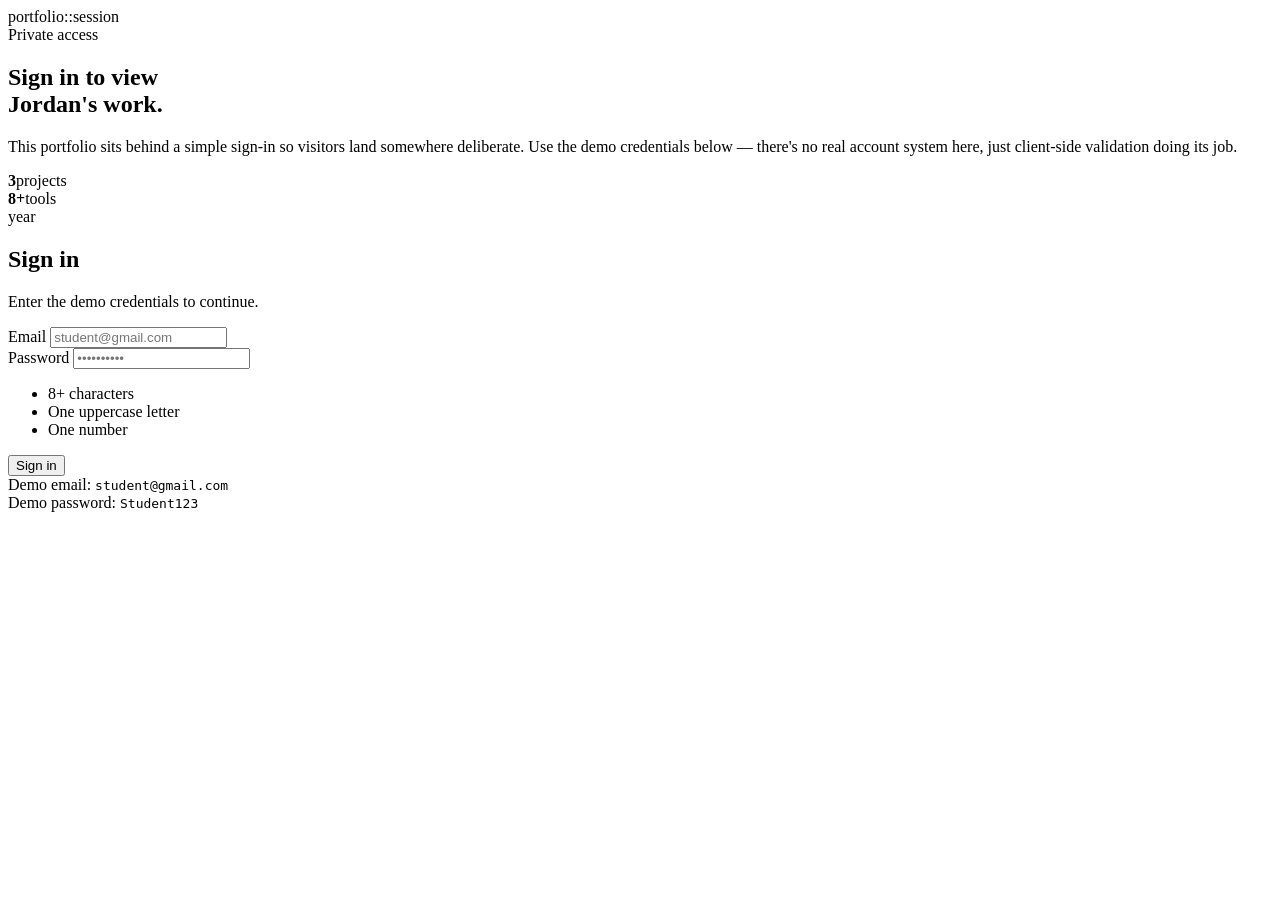
==== login.html @ d2977892 "Create login.html" ====
<!DOCTYPE html>
<html lang="en">
<head>
<meta charset="UTF-8">
<meta name="viewport" content="width=device-width, initial-scale=1.0">
<title>Sign In · Jordan Cruz</title>
<link rel="preconnect" href="https://fonts.googleapis.com">
<link href="https://fonts.googleapis.com/css2?family=Space+Grotesk:wght@500;600;700&family=IBM+Plex+Sans:wght@400;500&family=IBM+Plex+Mono:wght@400;500&display=swap" rel="stylesheet">
<link rel="stylesheet" href="style.css">
</head>
<body>

<div class="login-shell">

  <!-- STATUS BAR -->
  <header class="status-bar">
    <div class="status-bar__left">
      <span class="status-dot" aria-hidden="true"></span>
      <span class="status-bar__label">portfolio::session</span>
    </div>
    <div class="status-bar__right">
      <span class="status-date mono" id="statusDate"></span>
      <span class="status-clock" id="statusTime"></span>
    </div>
  </header>

  <main class="login-main">

    <!-- LEFT: PITCH -->
    <section class="login-pitch">
      <span class="login-pitch__eyebrow">Private access</span>
      <h1>Sign in to view<br><span>Jordan's</span> work.</h1>
      <p>
        This portfolio sits behind a simple sign-in so visitors land somewhere
        deliberate. Use the demo credentials below — there's no real account
        system here, just client-side validation doing its job.
      </p>

      <div class="login-ticks">
        <div><b>3</b>projects</div>
        <div><b>8+</b>tools</div>
        <div><b id="liveYear"></b>year</div>
      </div>
    </section>

    <!-- RIGHT: FORM -->
    <section class="login-card">
      <h2>Sign in</h2>
      <p class="login-card__sub">Enter the demo credentials to continue.</p>

      <form id="loginForm" novalidate>
        <div class="field">
          <label for="email">Email</label>
          <input type="text" id="email" name="email" autocomplete="username" placeholder="student@gmail.com" inputmode="email">
          <div class="field-error" id="emailError"></div>
        </div>

        <div class="field">
          <label for="password">Password</label>
          <input type="password" id="password" name="password" autocomplete="current-password" placeholder="••••••••••">
          <ul class="pw-rules" id="pwRules">
            <li data-rule="length">8+ characters</li>
            <li data-rule="upper">One uppercase letter</li>
            <li data-rule="number">One number</li>
          </ul>
          <div class="field-error" id="passwordError"></div>
        </div>

        <div class="form-banner" id="formBanner"></div>

        <button type="submit" class="btn-primary">Sign in</button>
      </form>

      <div class="login-hint">
        Demo email: <code>student@gmail.com</code><br>
        Demo password: <code>Student123</code>
      </div>
    </section>

  </main>
</div>

<script src="clock.js"></script>
<script src="login.js"></script>
</body>
</html>
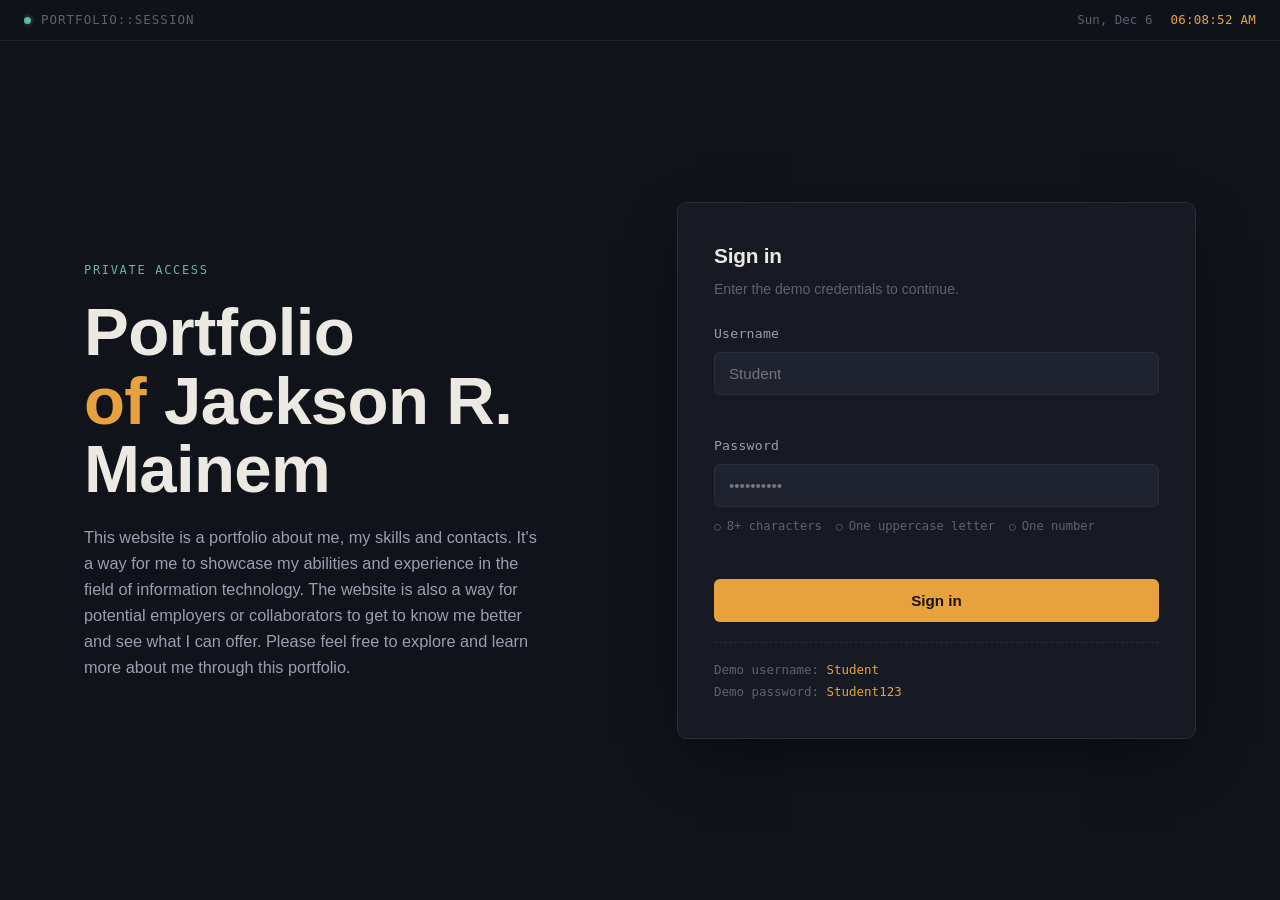
==== commit 071ee851: "Update login.html" ====
--- a/login.html
+++ b/login.html
@@ -3,7 +3,7 @@
 <head>
 <meta charset="UTF-8">
 <meta name="viewport" content="width=device-width, initial-scale=1.0">
-<title>Sign In · Jordan Cruz</title>
+<title>Jackson Mainem's Portfolio</title>
 <link rel="preconnect" href="https://fonts.googleapis.com">
 <link href="https://fonts.googleapis.com/css2?family=Space+Grotesk:wght@500;600;700&family=IBM+Plex+Sans:wght@400;500&family=IBM+Plex+Mono:wght@400;500&display=swap" rel="stylesheet">
 <link rel="stylesheet" href="style.css">
@@ -29,18 +29,13 @@
     <!-- LEFT: PITCH -->
     <section class="login-pitch">
       <span class="login-pitch__eyebrow">Private access</span>
-      <h1>Sign in to view<br><span>Jordan's</span> work.</h1>
+      <h1>Portfolio<br><span>of</span> Jackson R. Mainem</h1>
       <p>
-        This portfolio sits behind a simple sign-in so visitors land somewhere
-        deliberate. Use the demo credentials below — there's no real account
-        system here, just client-side validation doing its job.
+        This website is a portfolio about me, my skills and contacts. It's a way for me to showcase my abilities and experience
+        in the field of information technology. The website is also a way for potential employers or collaborators to get to 
+        know me better and see what I can offer. Please feel free to explore and learn more about me through this portfolio.
       </p>
 
-      <div class="login-ticks">
-        <div><b>3</b>projects</div>
-        <div><b>8+</b>tools</div>
-        <div><b id="liveYear"></b>year</div>
-      </div>
     </section>
 
     <!-- RIGHT: FORM -->
@@ -50,8 +45,8 @@
 
       <form id="loginForm" novalidate>
         <div class="field">
-          <label for="email">Email</label>
-          <input type="text" id="email" name="email" autocomplete="username" placeholder="student@gmail.com" inputmode="email">
+          <label for="email">Username</label>
+          <input type="text" id="email" name="email" autocomplete="username" placeholder="Student">
           <div class="field-error" id="emailError"></div>
         </div>
 
@@ -72,7 +67,7 @@
       </form>
 
       <div class="login-hint">
-        Demo email: <code>student@gmail.com</code><br>
+        Demo username: <code>Student</code><br>
         Demo password: <code>Student123</code>
       </div>
     </section>
--- a/style.css
+++ b/style.css
@@ -0,0 +1,918 @@
+/* =========================================================
+   DESIGN TOKENS
+   ========================================================= */
+:root {
+  --bg: #11131a;
+  --surface: #171a23;
+  --surface-2: #1f232f;
+  --border: #2a2e3b;
+  --border-soft: #20232f;
+
+  --text: #ece9e3;
+  --text-dim: #9a9eb0;
+  --text-faint: #5d6172;
+
+  --accent: #e8a23d;       /* amber — primary signature accent */
+  --accent-soft: rgba(232, 162, 61, 0.12);
+  --accent-2: #5fb8a6;     /* teal — secondary accent */
+  --accent-2-soft: rgba(95, 184, 166, 0.12);
+
+  --danger: #e0594e;
+  --danger-soft: rgba(224, 89, 78, 0.12);
+  --success: #5fb8a6;
+
+  --font-display: "Space Grotesk", sans-serif;
+  --font-body: "IBM Plex Sans", sans-serif;
+  --font-mono: "IBM Plex Mono", monospace;
+
+  --radius: 10px;
+  --radius-sm: 6px;
+  --shadow-card: 0 20px 60px -20px rgba(0, 0, 0, 0.6);
+}
+
+@media (prefers-reduced-motion: reduce) {
+  * { animation-duration: 0.001ms !important; transition-duration: 0.001ms !important; }
+}
+
+/* =========================================================
+   RESET & BASE
+   ========================================================= */
+* { box-sizing: border-box; }
+html, body { margin: 0; padding: 0; }
+
+body {
+  background: var(--bg);
+  color: var(--text);
+  font-family: var(--font-body);
+  font-size: 16px;
+  line-height: 1.6;
+  -webkit-font-smoothing: antialiased;
+}
+
+h1, h2, h3, h4 {
+  font-family: var(--font-display);
+  font-weight: 600;
+  margin: 0;
+  letter-spacing: -0.01em;
+}
+
+p { margin: 0; }
+a { color: inherit; text-decoration: none; }
+button { font-family: var(--font-body); cursor: pointer; }
+ul { margin: 0; padding: 0; list-style: none; }
+
+img { max-width: 100%; display: block; }
+
+:focus-visible {
+  outline: 2px solid var(--accent);
+  outline-offset: 3px;
+}
+
+.mono { font-family: var(--font-mono); }
+
+/* =========================================================
+   STATUS BAR — the signature element, present on every page.
+   Reads like a small system readout: live clock + session state.
+   ========================================================= */
+.status-bar {
+  position: sticky;
+  top: 0;
+  z-index: 50;
+  display: flex;
+  align-items: center;
+  justify-content: space-between;
+  gap: 16px;
+  padding: 10px 24px;
+  background: rgba(17, 19, 26, 0.9);
+  backdrop-filter: blur(10px);
+  border-bottom: 1px solid var(--border-soft);
+  font-family: var(--font-mono);
+  font-size: 12.5px;
+  color: var(--text-dim);
+}
+
+.status-bar__left {
+  display: flex;
+  align-items: center;
+  gap: 10px;
+  min-width: 0;
+  flex: 1 1 auto;
+  overflow: hidden;
+}
+
+.status-dot {
+  width: 7px;
+  height: 7px;
+  border-radius: 50%;
+  background: var(--accent-2);
+  box-shadow: 0 0 0 3px var(--accent-2-soft);
+  flex-shrink: 0;
+  animation: pulse 2.4s ease-in-out infinite;
+}
+
+@keyframes pulse {
+  0%, 100% { opacity: 1; }
+  50% { opacity: 0.45; }
+}
+
+.status-bar__label {
+  text-transform: uppercase;
+  letter-spacing: 0.08em;
+  color: var(--text-faint);
+  white-space: nowrap;
+  overflow: hidden;
+  text-overflow: ellipsis;
+  min-width: 0;
+}
+
+.status-bar__right {
+  display: flex;
+  align-items: center;
+  gap: 18px;
+  white-space: nowrap;
+  flex-shrink: 0;
+}
+
+.status-clock {
+  color: var(--accent);
+  font-weight: 500;
+  letter-spacing: 0.02em;
+}
+
+.status-date {
+  color: var(--text-faint);
+  display: none;
+}
+
+@media (min-width: 560px) {
+  .status-date { display: inline; }
+}
+
+.status-bar__user {
+  color: var(--text-dim);
+  display: none;
+}
+
+@media (min-width: 720px) {
+  .status-bar__user { display: inline; }
+}
+
+.btn-logout {
+  background: none;
+  border: 1px solid var(--border);
+  color: var(--text-dim);
+  font-family: var(--font-mono);
+  font-size: 11.5px;
+  padding: 5px 10px;
+  border-radius: var(--radius-sm);
+  transition: border-color 0.15s, color 0.15s;
+}
+.btn-logout:hover { border-color: var(--accent); color: var(--accent); }
+
+/* =========================================================
+   LOGIN PAGE
+   ========================================================= */
+.login-shell {
+  min-height: 100vh;
+  display: flex;
+  flex-direction: column;
+}
+
+.login-main {
+  flex: 1;
+  display: grid;
+  grid-template-columns: 1fr;
+  max-width: 1160px;
+  width: 100%;
+  margin: 0 auto;
+  padding: 48px 24px 64px;
+  gap: 48px;
+  align-items: center;
+}
+
+@media (min-width: 880px) {
+  .login-main {
+    grid-template-columns: 1.05fr 1fr;
+    padding: 0 24px;
+  }
+}
+
+.login-pitch__eyebrow {
+  font-family: var(--font-mono);
+  font-size: 12px;
+  letter-spacing: 0.14em;
+  text-transform: uppercase;
+  color: var(--accent-2);
+  margin-bottom: 18px;
+  display: block;
+}
+
+.login-pitch h1 {
+  font-size: clamp(2.6rem, 6vw, 4.2rem);
+  line-height: 1.02;
+  color: var(--text);
+}
+
+.login-pitch h1 span { color: var(--accent); }
+
+.login-pitch p {
+  margin-top: 20px;
+  color: var(--text-dim);
+  max-width: 460px;
+  font-size: 1.02rem;
+}
+
+.login-ticks {
+  margin-top: 40px;
+  display: flex;
+  gap: 28px;
+  font-family: var(--font-mono);
+  font-size: 12px;
+  color: var(--text-faint);
+}
+
+.login-ticks div b {
+  display: block;
+  color: var(--text);
+  font-size: 1.3rem;
+  font-family: var(--font-display);
+  font-weight: 600;
+}
+
+.login-card {
+  background: var(--surface);
+  border: 1px solid var(--border);
+  border-radius: var(--radius);
+  padding: 36px;
+  box-shadow: var(--shadow-card);
+  width: 100%;
+}
+
+.login-card h2 {
+  font-size: 1.3rem;
+}
+
+.login-card__sub {
+  color: var(--text-faint);
+  font-size: 0.88rem;
+  margin-top: 6px;
+}
+
+.field {
+  margin-top: 22px;
+}
+
+.field label {
+  display: block;
+  font-size: 0.82rem;
+  color: var(--text-dim);
+  margin-bottom: 8px;
+  font-family: var(--font-mono);
+  letter-spacing: 0.02em;
+}
+
+.field input {
+  width: 100%;
+  background: var(--surface-2);
+  border: 1px solid var(--border);
+  color: var(--text);
+  border-radius: var(--radius-sm);
+  padding: 12px 14px;
+  font-size: 0.95rem;
+  font-family: var(--font-body);
+  transition: border-color 0.15s;
+}
+
+.field input:focus {
+  border-color: var(--accent);
+  outline: none;
+}
+
+.field input.is-invalid { border-color: var(--danger); }
+.field input.is-valid { border-color: var(--accent-2); }
+
+.field-error {
+  font-size: 0.78rem;
+  color: var(--danger);
+  margin-top: 6px;
+  min-height: 1em;
+}
+
+.pw-rules {
+  margin-top: 10px;
+  display: flex;
+  flex-wrap: wrap;
+  gap: 8px 14px;
+}
+
+.pw-rules li {
+  font-size: 0.76rem;
+  color: var(--text-faint);
+  font-family: var(--font-mono);
+  display: flex;
+  align-items: center;
+  gap: 6px;
+}
+
+.pw-rules li::before {
+  content: "○";
+  font-size: 0.7rem;
+  color: var(--text-faint);
+}
+
+.pw-rules li.met {
+  color: var(--accent-2);
+}
+.pw-rules li.met::before {
+  content: "●";
+  color: var(--accent-2);
+}
+
+.form-banner {
+  margin-top: 18px;
+  padding: 11px 14px;
+  border-radius: var(--radius-sm);
+  font-size: 0.85rem;
+  display: none;
+}
+
+.form-banner.show { display: block; }
+
+.form-banner.error {
+  background: var(--danger-soft);
+  color: var(--danger);
+  border: 1px solid rgba(224, 89, 78, 0.3);
+}
+
+.form-banner.success {
+  background: var(--accent-2-soft);
+  color: var(--accent-2);
+  border: 1px solid rgba(95, 184, 166, 0.3);
+}
+
+.btn-primary {
+  width: 100%;
+  margin-top: 24px;
+  background: var(--accent);
+  color: #1a1305;
+  border: none;
+  font-weight: 600;
+  font-size: 0.95rem;
+  padding: 13px 18px;
+  border-radius: var(--radius-sm);
+  transition: filter 0.15s, transform 0.15s;
+}
+
+.btn-primary:hover { filter: brightness(1.08); }
+.btn-primary:active { transform: scale(0.99); }
+
+.login-hint {
+  margin-top: 20px;
+  padding-top: 16px;
+  border-top: 1px dashed var(--border);
+  font-size: 0.78rem;
+  color: var(--text-faint);
+  font-family: var(--font-mono);
+  line-height: 1.7;
+}
+
+.login-hint code {
+  color: var(--accent);
+}
+
+/* =========================================================
+   PORTFOLIO PAGE — NAV
+   ========================================================= */
+.nav {
+  position: sticky;
+  top: 41px;
+  z-index: 40;
+  display: flex;
+  align-items: center;
+  justify-content: space-between;
+  padding: 16px 24px;
+  background: rgba(17, 19, 26, 0.7);
+  backdrop-filter: blur(10px);
+  border-bottom: 1px solid var(--border-soft);
+}
+
+.nav__brand {
+  font-family: var(--font-display);
+  font-weight: 600;
+  font-size: 1.05rem;
+}
+
+.nav__brand span { color: var(--accent); }
+
+.nav__links {
+  display: none;
+  gap: 28px;
+  font-size: 0.9rem;
+  color: var(--text-dim);
+}
+
+.nav__links a:hover { color: var(--text); }
+
+@media (min-width: 720px) {
+  .nav__links { display: flex; }
+}
+
+.nav__toggle {
+  background: none;
+  border: 1px solid var(--border);
+  color: var(--text);
+  border-radius: var(--radius-sm);
+  padding: 7px 10px;
+  font-size: 0.85rem;
+}
+
+@media (min-width: 720px) {
+  .nav__toggle { display: none; }
+}
+
+.nav__mobile {
+  display: none;
+  flex-direction: column;
+  padding: 0 24px 18px;
+  gap: 14px;
+  background: rgba(17, 19, 26, 0.96);
+  border-bottom: 1px solid var(--border-soft);
+}
+
+.nav__mobile.open { display: flex; }
+
+.nav__mobile a {
+  color: var(--text-dim);
+  font-size: 0.95rem;
+}
+
+/* =========================================================
+   SECTIONS — shared
+   ========================================================= */
+.section {
+  max-width: 1080px;
+  margin: 0 auto;
+  padding: 84px 24px;
+}
+
+.section--tight { padding-top: 56px; padding-bottom: 56px; }
+
+.eyebrow {
+  font-family: var(--font-mono);
+  font-size: 12px;
+  letter-spacing: 0.14em;
+  text-transform: uppercase;
+  color: var(--accent-2);
+  display: block;
+  margin-bottom: 14px;
+}
+
+.section h2.title {
+  font-size: clamp(1.8rem, 3.4vw, 2.4rem);
+}
+
+/* HERO */
+.hero {
+  max-width: 1080px;
+  margin: 0 auto;
+  padding: 72px 24px 60px;
+  display: grid;
+  gap: 36px;
+}
+
+@media (min-width: 860px) {
+  .hero { grid-template-columns: 1.3fr 0.7fr; align-items: center; }
+}
+
+.hero__greeting {
+  font-family: var(--font-mono);
+  color: var(--text-faint);
+  font-size: 0.95rem;
+}
+
+.hero h1 {
+  margin-top: 10px;
+  font-size: clamp(2.4rem, 5.4vw, 3.6rem);
+  line-height: 1.05;
+}
+
+.hero h1 span { color: var(--accent); }
+
+.hero__role {
+  margin-top: 14px;
+  color: var(--text-dim);
+  font-size: 1.1rem;
+}
+
+.hero__bio {
+  margin-top: 18px;
+  color: var(--text-dim);
+  max-width: 540px;
+}
+
+.hero__actions {
+  margin-top: 30px;
+  display: flex;
+  gap: 14px;
+  flex-wrap: wrap;
+}
+
+.btn {
+  display: inline-flex;
+  align-items: center;
+  gap: 8px;
+  padding: 11px 20px;
+  border-radius: var(--radius-sm);
+  font-size: 0.9rem;
+  font-weight: 600;
+  border: 1px solid transparent;
+  transition: filter 0.15s, border-color 0.15s, color 0.15s;
+}
+
+.btn--accent { background: var(--accent); color: #1a1305; }
+.btn--accent:hover { filter: brightness(1.08); }
+
+.btn--ghost { border-color: var(--border); color: var(--text-dim); }
+.btn--ghost:hover { border-color: var(--accent-2); color: var(--accent-2); }
+
+.hero__card {
+  background: var(--surface);
+  border: 1px solid var(--border);
+  border-radius: var(--radius);
+  padding: 26px;
+  font-family: var(--font-mono);
+}
+
+.hero__card-label {
+  font-size: 11px;
+  letter-spacing: 0.1em;
+  text-transform: uppercase;
+  color: var(--text-faint);
+}
+
+.hero__card-time {
+  font-size: 2.1rem;
+  color: var(--accent);
+  margin-top: 10px;
+  font-weight: 500;
+}
+
+.hero__card-date {
+  margin-top: 4px;
+  color: var(--text-dim);
+  font-size: 0.85rem;
+}
+
+.hero__card-divider {
+  height: 1px;
+  background: var(--border);
+  margin: 18px 0;
+}
+
+.hero__card-stat {
+  display: flex;
+  justify-content: space-between;
+  font-size: 0.8rem;
+  color: var(--text-faint);
+  margin-top: 8px;
+}
+
+.hero__card-stat b { color: var(--text-dim); font-weight: 500; }
+
+/* ABOUT */
+.about-grid {
+  display: grid;
+  gap: 36px;
+}
+
+@media (min-width: 760px) {
+  .about-grid { grid-template-columns: 1.3fr 1fr; }
+}
+
+.about-grid p {
+  color: var(--text-dim);
+  margin-top: 14px;
+}
+
+.facts {
+  background: var(--surface);
+  border: 1px solid var(--border);
+  border-radius: var(--radius);
+  padding: 24px;
+}
+
+.facts li {
+  display: flex;
+  justify-content: space-between;
+  padding: 10px 0;
+  border-bottom: 1px solid var(--border-soft);
+  font-size: 0.88rem;
+}
+
+.facts li:last-child { border-bottom: none; }
+.facts li span:first-child { color: var(--text-faint); font-family: var(--font-mono); font-size: 0.78rem; text-transform: uppercase; letter-spacing: 0.05em; }
+.facts li span:last-child { color: var(--text); }
+
+/* SKILLS */
+.skill-groups {
+  display: grid;
+  gap: 28px;
+}
+
+@media (min-width: 720px) {
+  .skill-groups { grid-template-columns: repeat(3, 1fr); }
+}
+
+.skill-group h3 {
+  font-size: 0.85rem;
+  font-family: var(--font-mono);
+  text-transform: uppercase;
+  letter-spacing: 0.06em;
+  color: var(--text-faint);
+  margin-bottom: 14px;
+}
+
+.skill-tags {
+  display: flex;
+  flex-wrap: wrap;
+  gap: 8px;
+}
+
+.skill-tag {
+  font-size: 0.82rem;
+  padding: 7px 12px;
+  border-radius: 999px;
+  background: var(--surface-2);
+  border: 1px solid var(--border);
+  color: var(--text-dim);
+}
+
+/* PROJECTS */
+.project-grid {
+  display: grid;
+  gap: 22px;
+}
+
+@media (min-width: 720px) {
+  .project-grid { grid-template-columns: repeat(2, 1fr); }
+}
+
+.project-card {
+  background: var(--surface);
+  border: 1px solid var(--border);
+  border-radius: var(--radius);
+  padding: 26px;
+  display: flex;
+  flex-direction: column;
+  transition: border-color 0.15s, transform 0.15s;
+}
+
+.project-card:hover { border-color: var(--accent-2); transform: translateY(-2px); }
+
+.project-card__tag {
+  font-family: var(--font-mono);
+  font-size: 11px;
+  text-transform: uppercase;
+  letter-spacing: 0.08em;
+  color: var(--accent-2);
+}
+
+.project-card h3 {
+  margin-top: 12px;
+  font-size: 1.15rem;
+}
+
+.project-card p {
+  margin-top: 10px;
+  color: var(--text-dim);
+  font-size: 0.92rem;
+  flex: 1;
+}
+
+.project-card__stack {
+  margin-top: 16px;
+  display: flex;
+  flex-wrap: wrap;
+  gap: 6px;
+}
+
+.project-card__stack span {
+  font-size: 0.72rem;
+  font-family: var(--font-mono);
+  color: var(--text-faint);
+  background: var(--surface-2);
+  padding: 3px 8px;
+  border-radius: 4px;
+}
+
+.project-card__link {
+  margin-top: 18px;
+  font-size: 0.85rem;
+  color: var(--accent);
+  font-weight: 600;
+  background: none;
+  border: none;
+  padding: 0;
+  text-align: left;
+}
+
+.project-card__link:hover { text-decoration: underline; }
+
+.project-card--featured {
+  border-color: rgba(232, 162, 61, 0.35);
+}
+
+/* CONTACT */
+.contact-grid {
+  display: grid;
+  gap: 36px;
+}
+
+@media (min-width: 760px) {
+  .contact-grid { grid-template-columns: 0.9fr 1.1fr; }
+}
+
+.contact-info p { color: var(--text-dim); margin-top: 12px; }
+
+.contact-links {
+  margin-top: 22px;
+  display: flex;
+  flex-direction: column;
+  gap: 10px;
+}
+
+.contact-links a {
+  font-family: var(--font-mono);
+  font-size: 0.88rem;
+  color: var(--accent-2);
+}
+.contact-links a:hover { text-decoration: underline; }
+
+.contact-form {
+  background: var(--surface);
+  border: 1px solid var(--border);
+  border-radius: var(--radius);
+  padding: 28px;
+}
+
+/* FOOTER */
+.site-footer {
+  border-top: 1px solid var(--border-soft);
+  padding: 24px;
+  text-align: center;
+  font-family: var(--font-mono);
+  font-size: 0.78rem;
+  color: var(--text-faint);
+}
+
+/* =========================================================
+   MODAL — Shift Tracker time-clock demo
+   ========================================================= */
+.modal-overlay {
+  position: fixed;
+  inset: 0;
+  background: rgba(8, 9, 13, 0.7);
+  backdrop-filter: blur(4px);
+  display: none;
+  align-items: center;
+  justify-content: center;
+  padding: 20px;
+  z-index: 100;
+}
+
+.modal-overlay.open { display: flex; }
+
+.modal {
+  background: var(--surface);
+  border: 1px solid var(--border);
+  border-radius: var(--radius);
+  max-width: 480px;
+  width: 100%;
+  max-height: 88vh;
+  overflow-y: auto;
+  padding: 28px;
+  box-shadow: var(--shadow-card);
+}
+
+.modal__head {
+  display: flex;
+  align-items: flex-start;
+  justify-content: space-between;
+  gap: 12px;
+}
+
+.modal__head h3 { font-size: 1.2rem; }
+.modal__head p { color: var(--text-faint); font-size: 0.82rem; margin-top: 6px; }
+
+.modal__close {
+  background: none;
+  border: 1px solid var(--border);
+  color: var(--text-dim);
+  border-radius: var(--radius-sm);
+  width: 30px;
+  height: 30px;
+  flex-shrink: 0;
+  font-size: 1rem;
+  line-height: 1;
+}
+.modal__close:hover { border-color: var(--danger); color: var(--danger); }
+
+.clock-display {
+  margin-top: 22px;
+  text-align: center;
+  padding: 22px;
+  background: var(--surface-2);
+  border-radius: var(--radius-sm);
+  border: 1px solid var(--border);
+}
+
+.clock-display__time {
+  font-family: var(--font-mono);
+  font-size: 2.4rem;
+  color: var(--accent);
+  font-weight: 500;
+}
+
+.clock-display__status {
+  margin-top: 6px;
+  font-size: 0.78rem;
+  font-family: var(--font-mono);
+  color: var(--text-faint);
+  text-transform: uppercase;
+  letter-spacing: 0.06em;
+}
+
+.clock-display__status.active { color: var(--accent-2); }
+
+.clock-actions {
+  margin-top: 18px;
+  display: flex;
+  gap: 10px;
+}
+
+.clock-actions button {
+  flex: 1;
+  padding: 11px;
+  border-radius: var(--radius-sm);
+  font-size: 0.88rem;
+  font-weight: 600;
+  border: 1px solid var(--border);
+  background: var(--surface-2);
+  color: var(--text-dim);
+}
+
+.clock-actions button:disabled {
+  opacity: 0.4;
+  cursor: not-allowed;
+}
+
+#clockInBtn:not(:disabled) { border-color: var(--accent-2); color: var(--accent-2); }
+#clockOutBtn:not(:disabled) { border-color: var(--danger); color: var(--danger); }
+
+.clock-log {
+  margin-top: 22px;
+}
+
+.clock-log h4 {
+  font-size: 0.8rem;
+  font-family: var(--font-mono);
+  text-transform: uppercase;
+  letter-spacing: 0.06em;
+  color: var(--text-faint);
+  margin-bottom: 10px;
+}
+
+.clock-log table {
+  width: 100%;
+  border-collapse: collapse;
+  font-size: 0.78rem;
+  font-family: var(--font-mono);
+}
+
+.clock-log th, .clock-log td {
+  text-align: left;
+  padding: 7px 6px;
+  border-bottom: 1px solid var(--border-soft);
+  color: var(--text-dim);
+}
+
+.clock-log th {
+  color: var(--text-faint);
+  text-transform: uppercase;
+  font-size: 0.68rem;
+  letter-spacing: 0.05em;
+}
+
+.clock-log__empty {
+  font-size: 0.8rem;
+  color: var(--text-faint);
+  padding: 10px 0;
+}
+
+/* utility */
+.visually-hidden {
+  position: absolute;
+  width: 1px; height: 1px;
+  overflow: hidden;
+  clip: rect(0 0 0 0);
+}
